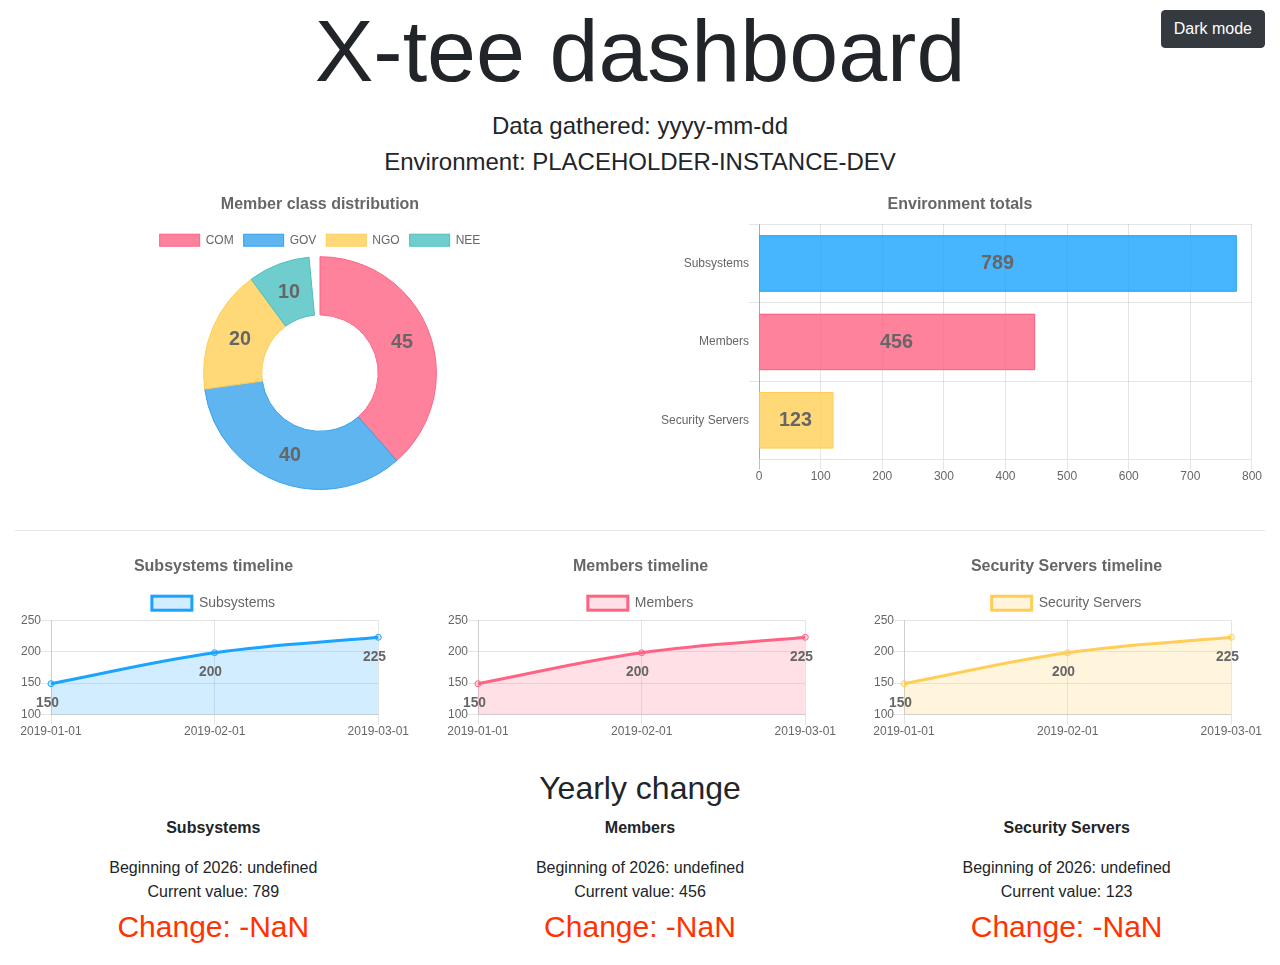
==== ee-dev/index.html @ 0d8ef51c "Initializing github" ====
<!DOCTYPE html>
<html>

<head>
    <meta charset="UTF-8">
    <title>Dashboard</title>
    <link rel="stylesheet" type="text/css" href="../css/bootstrap.css">
    <link rel="stylesheet" type="text/css" href="../css/Chart.css">
    <script type="text/javascript" src="../js/libs/Chart.js"></script>
    <script type="text/javascript" src="../js/libs/chartjs-datalabels.min.js"></script>
    <script type="text/javascript" src="../js/libs/jquery-3.4.1.min.js"></script>

</head>

<body>
    <div class="container" style="max-width: 100%;">
        <button class="btn btn-dark" id="darkModeButton">Dark mode</button>
        <div class="row" id="titleRow">
            <div class="col-12" style="text-align: center;">
                <h1 id="title" class="display-2">X-tee dashboard</h1>
                <h4 id="gatheredDate"></h4>
                <h4 id="environmentTag"></h4>
            </div>
        </div>
        <br>
        <div class="row">
            <div class="col-6">
                <canvas id="membersPieCanvas"></canvas>
            </div>
            <div class="col-6">
                <canvas id="environmentTotalsBarCanvas"></canvas>
            </div>
        </div>
        <br>
        <hr id="horizontalLine">
        <div class="row">
            <div class="col-4">
                <canvas id="subsystemsTimelineCanvas"></canvas>
            </div>
            <div class="col-4">
                <canvas id="membersTimelineCanvas"></canvas>
            </div>
            <div class="col-4">
                <canvas id="securityserversTimelineCanvas"></canvas>
            </div>
        </div>
        <br>
        <h2 class="sectionHeader">Yearly change</h2>
        <div class="row">
            <div class="col-4">

                <div id="growth-subsystems" class="growthMetricContainer">
                    <p style="font-weight: bold;">Subsystems</p>
                    <p id="subsystemsBeginningValue" style="margin: 0px;"></p>
                    <p id="subsystemsCurrentValue" style="margin: 0px;"></p>
                    <p id="subsystemsGrowthChange" class="growthMetricNeutral"></p>
                </div>
            </div>
            <div class="col-4">

                <div id="growth-members" class="growthMetricContainer">
                    <p style="font-weight: bold;">Members</p>
                    <p id="membersBeginningValue" style="margin: 0px;"></p>
                    <p id="membersCurrentValue" style="margin: 0px;"></p>
                    <p id="membersGrowthChange" class="growthMetricNeutral"></p>
                </div>
            </div>
            <div class="col-4">

                <div id="growth-servers" class="growthMetricContainer">
                    <p style="font-weight: bold;">Security Servers</p>
                    <p id="serversBeginningValue" style="margin: 0px;"></p>
                    <p id="serversCurrentValue" style="margin: 0px;"></p>
                    <p id="serversGrowthChange" class="growthMetricNeutral"></p>
                </div>
            </div>
        </div>
    </div>
    <script type="text/javascript" src="../js/darkMode.js"></script>
    <script type="text/javascript" src="../js/yearlyChange.js"></script>
    <script type="text/javascript" src="../js/getDateAndInstance.js"></script>
    <script type="text/javascript" src="../js/graphs/membersDoughnutGraph.js"></script>
    <script type="text/javascript" src="../js/graphs/environmentTotalsBarGraph.js"></script>
    <script type="text/javascript" src="../js/graphs/timelineGraphs.js"></script>

    <script>
        $.ajax({
            url: './environmentData.json',
            dataType: 'json',
            success: function (resultsJson) {
                getDateAndInstance(resultsJson);
                generateMembersDoughnutGraph(resultsJson);
                generateEnvironmentTotalsGraph(resultsJson);
            }
        });

        $.ajax({
            url: './history-dev.json',
            dataType: 'json',
            success: function (historyJson) {
                generateSubsystemsTimelineGraph(historyJson);
                generateSecurityServersTimelineGraph(historyJson);
                generateMembersTimelineGraph(historyJson);
                displayYearlyChange(historyJson);

                $(document).ready(function () {
                    checkDarkMode();
                });
            }
        });

        $("#darkModeButton").click(function () {
            toggleDarkMode();
        });

    </script>
</body>

</html>
---- css/Chart.css ----
/*
 * DOM element rendering detection
 * https://davidwalsh.name/detect-node-insertion
 */
@keyframes chartjs-render-animation {
	from { opacity: 0.99; }
	to { opacity: 1; }
}

.chartjs-render-monitor {
	animation: chartjs-render-animation 0.001s;
}

/*
 * DOM element resizing detection
 * https://github.com/marcj/css-element-queries
 */
.chartjs-size-monitor,
.chartjs-size-monitor-expand,
.chartjs-size-monitor-shrink {
	position: absolute;
	direction: ltr;
	left: 0;
	top: 0;
	right: 0;
	bottom: 0;
	overflow: hidden;
	pointer-events: none;
	visibility: hidden;
	z-index: -1;
}

.chartjs-size-monitor-expand > div {
	position: absolute;
	width: 1000000px;
	height: 1000000px;
	left: 0;
	top: 0;
}

.chartjs-size-monitor-shrink > div {
	position: absolute;
	width: 200%;
	height: 200%;
	left: 0;
	top: 0;
}
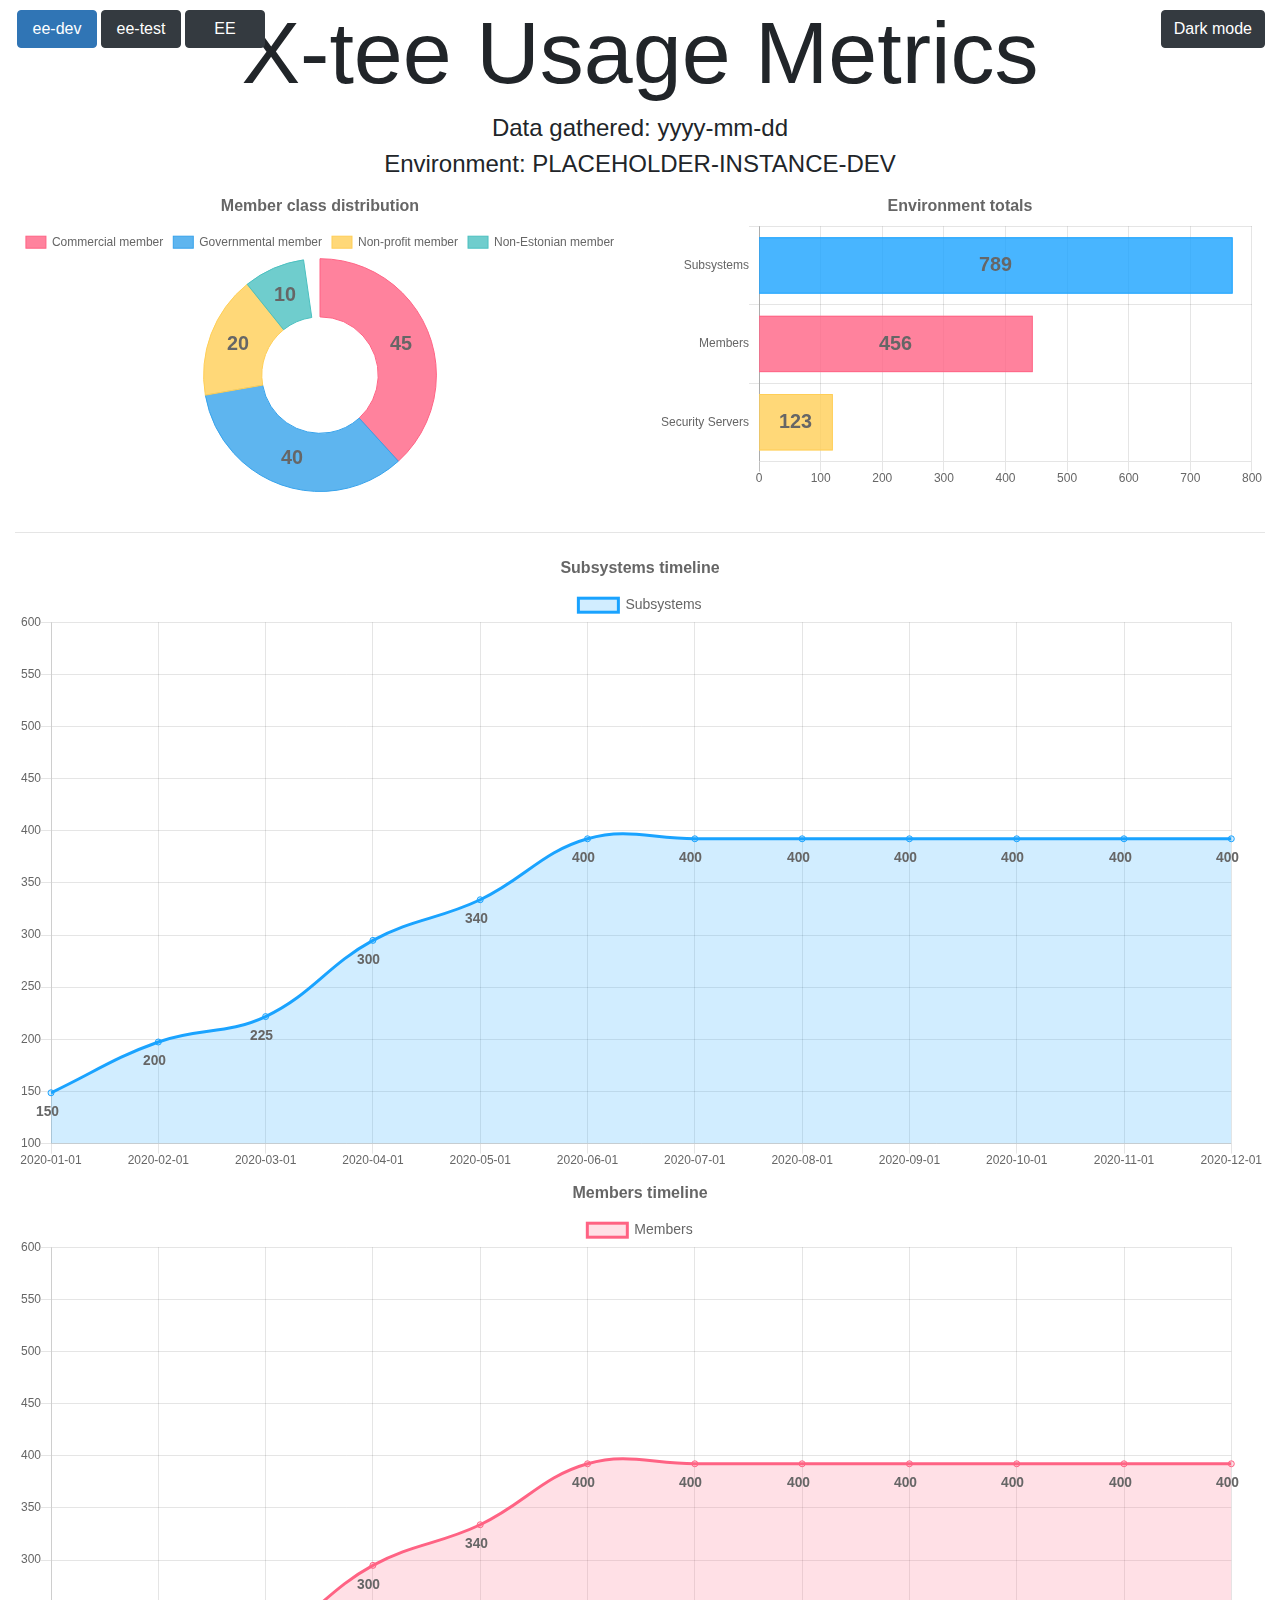
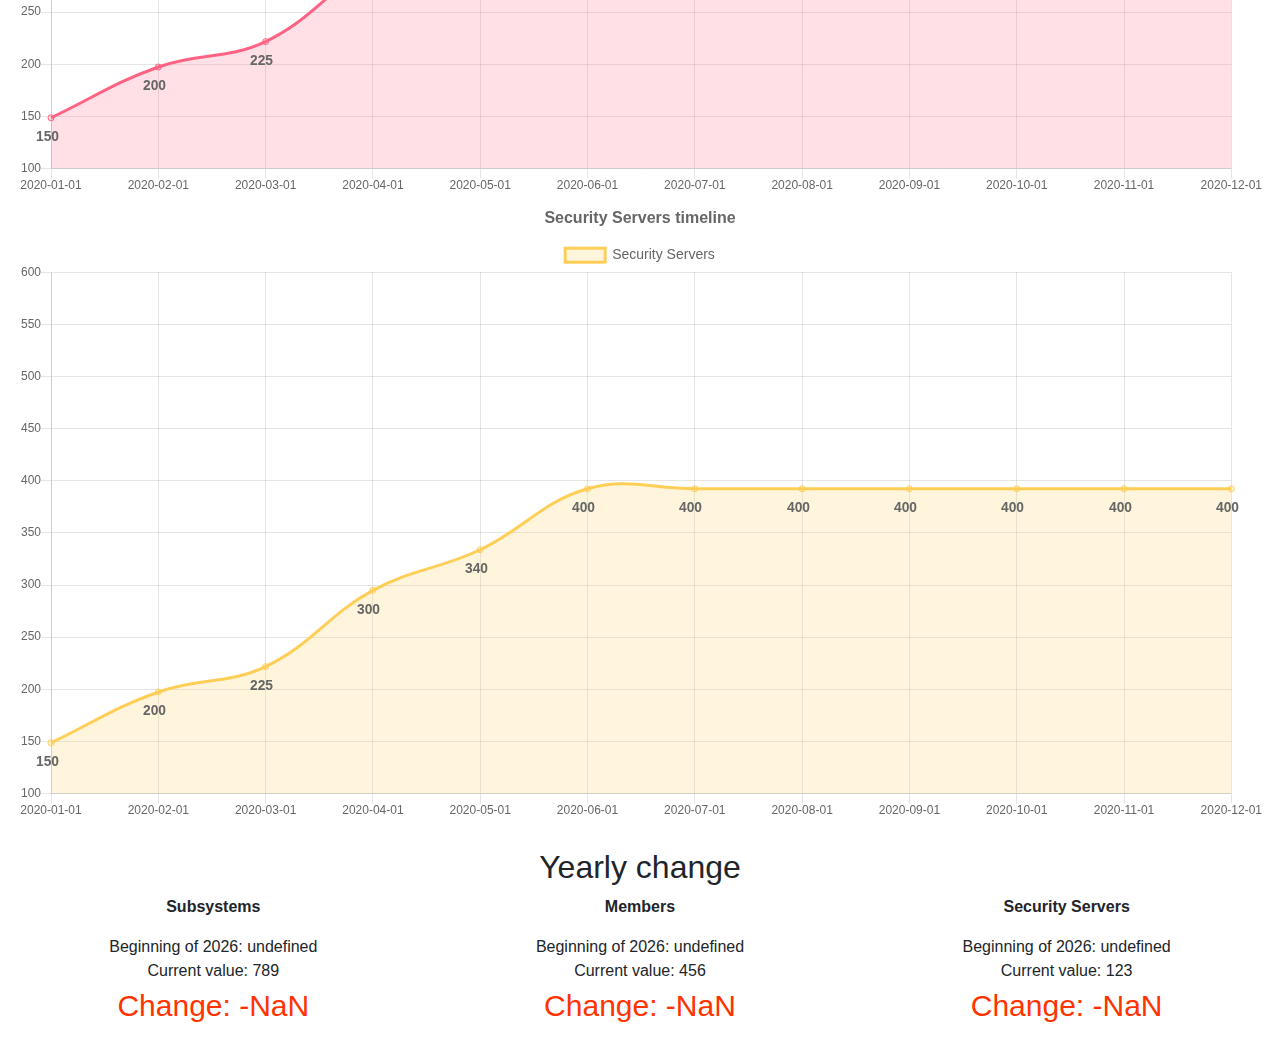
==== commit 3089977f: "Quality of life and responsive changes" ====
--- a/ee-dev/index.html
+++ b/ee-dev/index.html
@@ -1,119 +1,129 @@
-<!DOCTYPE html>
-<html>
-
-<head>
-    <meta charset="UTF-8">
-    <title>Dashboard</title>
-    <link rel="stylesheet" type="text/css" href="../css/bootstrap.css">
-    <link rel="stylesheet" type="text/css" href="../css/Chart.css">
-    <script type="text/javascript" src="../js/libs/Chart.js"></script>
-    <script type="text/javascript" src="../js/libs/chartjs-datalabels.min.js"></script>
-    <script type="text/javascript" src="../js/libs/jquery-3.4.1.min.js"></script>
-
-</head>
-
-<body>
-    <div class="container" style="max-width: 100%;">
-        <button class="btn btn-dark" id="darkModeButton">Dark mode</button>
-        <div class="row" id="titleRow">
-            <div class="col-12" style="text-align: center;">
-                <h1 id="title" class="display-2">X-tee dashboard</h1>
-                <h4 id="gatheredDate"></h4>
-                <h4 id="environmentTag"></h4>
-            </div>
-        </div>
-        <br>
-        <div class="row">
-            <div class="col-6">
-                <canvas id="membersPieCanvas"></canvas>
-            </div>
-            <div class="col-6">
-                <canvas id="environmentTotalsBarCanvas"></canvas>
-            </div>
-        </div>
-        <br>
-        <hr id="horizontalLine">
-        <div class="row">
-            <div class="col-4">
-                <canvas id="subsystemsTimelineCanvas"></canvas>
-            </div>
-            <div class="col-4">
-                <canvas id="membersTimelineCanvas"></canvas>
-            </div>
-            <div class="col-4">
-                <canvas id="securityserversTimelineCanvas"></canvas>
-            </div>
-        </div>
-        <br>
-        <h2 class="sectionHeader">Yearly change</h2>
-        <div class="row">
-            <div class="col-4">
-
-                <div id="growth-subsystems" class="growthMetricContainer">
-                    <p style="font-weight: bold;">Subsystems</p>
-                    <p id="subsystemsBeginningValue" style="margin: 0px;"></p>
-                    <p id="subsystemsCurrentValue" style="margin: 0px;"></p>
-                    <p id="subsystemsGrowthChange" class="growthMetricNeutral"></p>
-                </div>
-            </div>
-            <div class="col-4">
-
-                <div id="growth-members" class="growthMetricContainer">
-                    <p style="font-weight: bold;">Members</p>
-                    <p id="membersBeginningValue" style="margin: 0px;"></p>
-                    <p id="membersCurrentValue" style="margin: 0px;"></p>
-                    <p id="membersGrowthChange" class="growthMetricNeutral"></p>
-                </div>
-            </div>
-            <div class="col-4">
-
-                <div id="growth-servers" class="growthMetricContainer">
-                    <p style="font-weight: bold;">Security Servers</p>
-                    <p id="serversBeginningValue" style="margin: 0px;"></p>
-                    <p id="serversCurrentValue" style="margin: 0px;"></p>
-                    <p id="serversGrowthChange" class="growthMetricNeutral"></p>
-                </div>
-            </div>
-        </div>
-    </div>
-    <script type="text/javascript" src="../js/darkMode.js"></script>
-    <script type="text/javascript" src="../js/yearlyChange.js"></script>
-    <script type="text/javascript" src="../js/getDateAndInstance.js"></script>
-    <script type="text/javascript" src="../js/graphs/membersDoughnutGraph.js"></script>
-    <script type="text/javascript" src="../js/graphs/environmentTotalsBarGraph.js"></script>
-    <script type="text/javascript" src="../js/graphs/timelineGraphs.js"></script>
-
-    <script>
-        $.ajax({
-            url: './environmentData.json',
-            dataType: 'json',
-            success: function (resultsJson) {
-                getDateAndInstance(resultsJson);
-                generateMembersDoughnutGraph(resultsJson);
-                generateEnvironmentTotalsGraph(resultsJson);
-            }
-        });
-
-        $.ajax({
-            url: './history-dev.json',
-            dataType: 'json',
-            success: function (historyJson) {
-                generateSubsystemsTimelineGraph(historyJson);
-                generateSecurityServersTimelineGraph(historyJson);
-                generateMembersTimelineGraph(historyJson);
-                displayYearlyChange(historyJson);
-
-                $(document).ready(function () {
-                    checkDarkMode();
-                });
-            }
-        });
-
-        $("#darkModeButton").click(function () {
-            toggleDarkMode();
-        });
-
-    </script>
-</body>
-
+<!DOCTYPE html>
+<html>
+
+<head>
+    <meta charset="UTF-8">
+    <title>Dashboard</title>
+    <link rel="stylesheet" type="text/css" href="../css/bootstrap.css">
+    <link rel="stylesheet" type="text/css" href="../css/Chart.css">
+    <script type="text/javascript" src="../js/libs/Chart.js"></script>
+    <script type="text/javascript" src="../js/libs/chartjs-datalabels.min.js"></script>
+    <script type="text/javascript" src="../js/libs/jquery-3.4.1.min.js"></script>
+    <script type="text/JavaScript">
+            function AutoRefresh( t ) {
+                setTimeout("location.reload(true);", t);
+            }
+     </script>
+
+</head>
+
+<body onload="JavaScript:AutoRefresh(600000);">
+    <div class="container" style="max-width: 100%;">
+
+        <button class="btn btn-dark" id="darkModeButton">Dark mode</button>
+        <button class="btn btn-dark btn-env isActive" value="ee-dev" onclick="changeEnvironment(this.value)">ee-dev</button>
+        <button class="btn btn-dark btn-env" value="ee-test" onclick="changeEnvironment(this.value)">ee-test</button>
+        <button class="btn btn-dark btn-env" value="EE" onclick="changeEnvironment(this.value)">EE</button>
+
+        <div class="row" id="titleRow">
+            <div class="col-12" style="text-align: center;">
+                <h1 id="title" class="display-2">X-tee Usage Metrics</h1>
+                <h4 id="gatheredDate"></h4>
+                <h4 id="environmentTag"></h4>
+            </div>
+        </div>
+        <br>
+        <div class="row">
+            <div class="pieAndBarResize col-6">
+                <canvas id="membersPieCanvas"></canvas>
+            </div>
+            <div class="pieAndBarResize col-6">
+                <canvas id="environmentTotalsBarCanvas"></canvas>
+            </div>
+        </div>
+        <br>
+        <hr id="horizontalLine">
+        <div class="row">
+            <div class="timelineResize col-4">
+                <canvas id="subsystemsTimelineCanvas"></canvas>
+            </div>
+            <div class="timelineResize col-4">
+                <canvas id="membersTimelineCanvas"></canvas>
+            </div>
+            <div class="timelineResize col-4">
+                <canvas id="securityserversTimelineCanvas"></canvas>
+            </div>
+        </div>
+        <br>
+        <h2 class="sectionHeader">Yearly change</h2>
+        <div class="row">
+            <div class="col-4">
+                <div id="growth-subsystems" class="growthMetricContainer">
+                    <p style="font-weight: bold;">Subsystems</p>
+                    <p id="subsystemsBeginningValue" style="margin: 0px;"></p>
+                    <p id="subsystemsCurrentValue" style="margin: 0px;"></p>
+                    <p id="subsystemsGrowthChange" class="growthMetricNeutral"></p>
+                </div>
+            </div>
+            <div class="col-4">
+                <div id="growth-members" class="growthMetricContainer">
+                    <p style="font-weight: bold;">Members</p>
+                    <p id="membersBeginningValue" style="margin: 0px;"></p>
+                    <p id="membersCurrentValue" style="margin: 0px;"></p>
+                    <p id="membersGrowthChange" class="growthMetricNeutral"></p>
+                </div>
+            </div>
+            <div class="col-4">
+                <div id="growth-servers" class="growthMetricContainer">
+                    <p style="font-weight: bold;">Security Servers</p>
+                    <p id="serversBeginningValue" style="margin: 0px;"></p>
+                    <p id="serversCurrentValue" style="margin: 0px;"></p>
+                    <p id="serversGrowthChange" class="growthMetricNeutral"></p>
+                </div>
+            </div>
+        </div>
+    </div>
+
+    <script type="text/javascript" src="../js/darkMode.js"></script>
+    <script type="text/javascript" src="../js/navigation.js"></script>
+    <script type="text/javascript" src="../js/yearlyChange.js"></script>
+    <script type="text/javascript" src="../js/getDateAndInstance.js"></script>
+    <script type="text/javascript" src="../js/graphs/membersDoughnutGraph.js"></script>
+    <script type="text/javascript" src="../js/graphs/environmentTotalsBarGraph.js"></script>
+    <script type="text/javascript" src="../js/graphs/timelineGraphs.js"></script>
+    <script type="text/javascript" src="../js/resizeLayout.js"></script>
+
+    <script>
+        $.ajax({
+            url: './environmentData.json',
+            dataType: 'json',
+            success: function (resultsJson) {
+                getDateAndInstance(resultsJson);
+                generateMembersDoughnutGraph(resultsJson);
+                generateEnvironmentTotalsGraph(resultsJson);
+            }
+        });
+
+        $.ajax({
+            url: './history-dev.json',
+            dataType: 'json',
+            success: function (historyJson) {
+                generateSubsystemsTimelineGraph(historyJson);
+                generateSecurityServersTimelineGraph(historyJson);
+                generateMembersTimelineGraph(historyJson);
+                displayYearlyChange(historyJson);
+
+                $(document).ready(function () {
+                    checkDarkMode();
+                });
+            }
+        });
+
+        $("#darkModeButton").click(function () {
+            toggleDarkMode();
+        });
+
+    </script>
+</body>
+
 </html>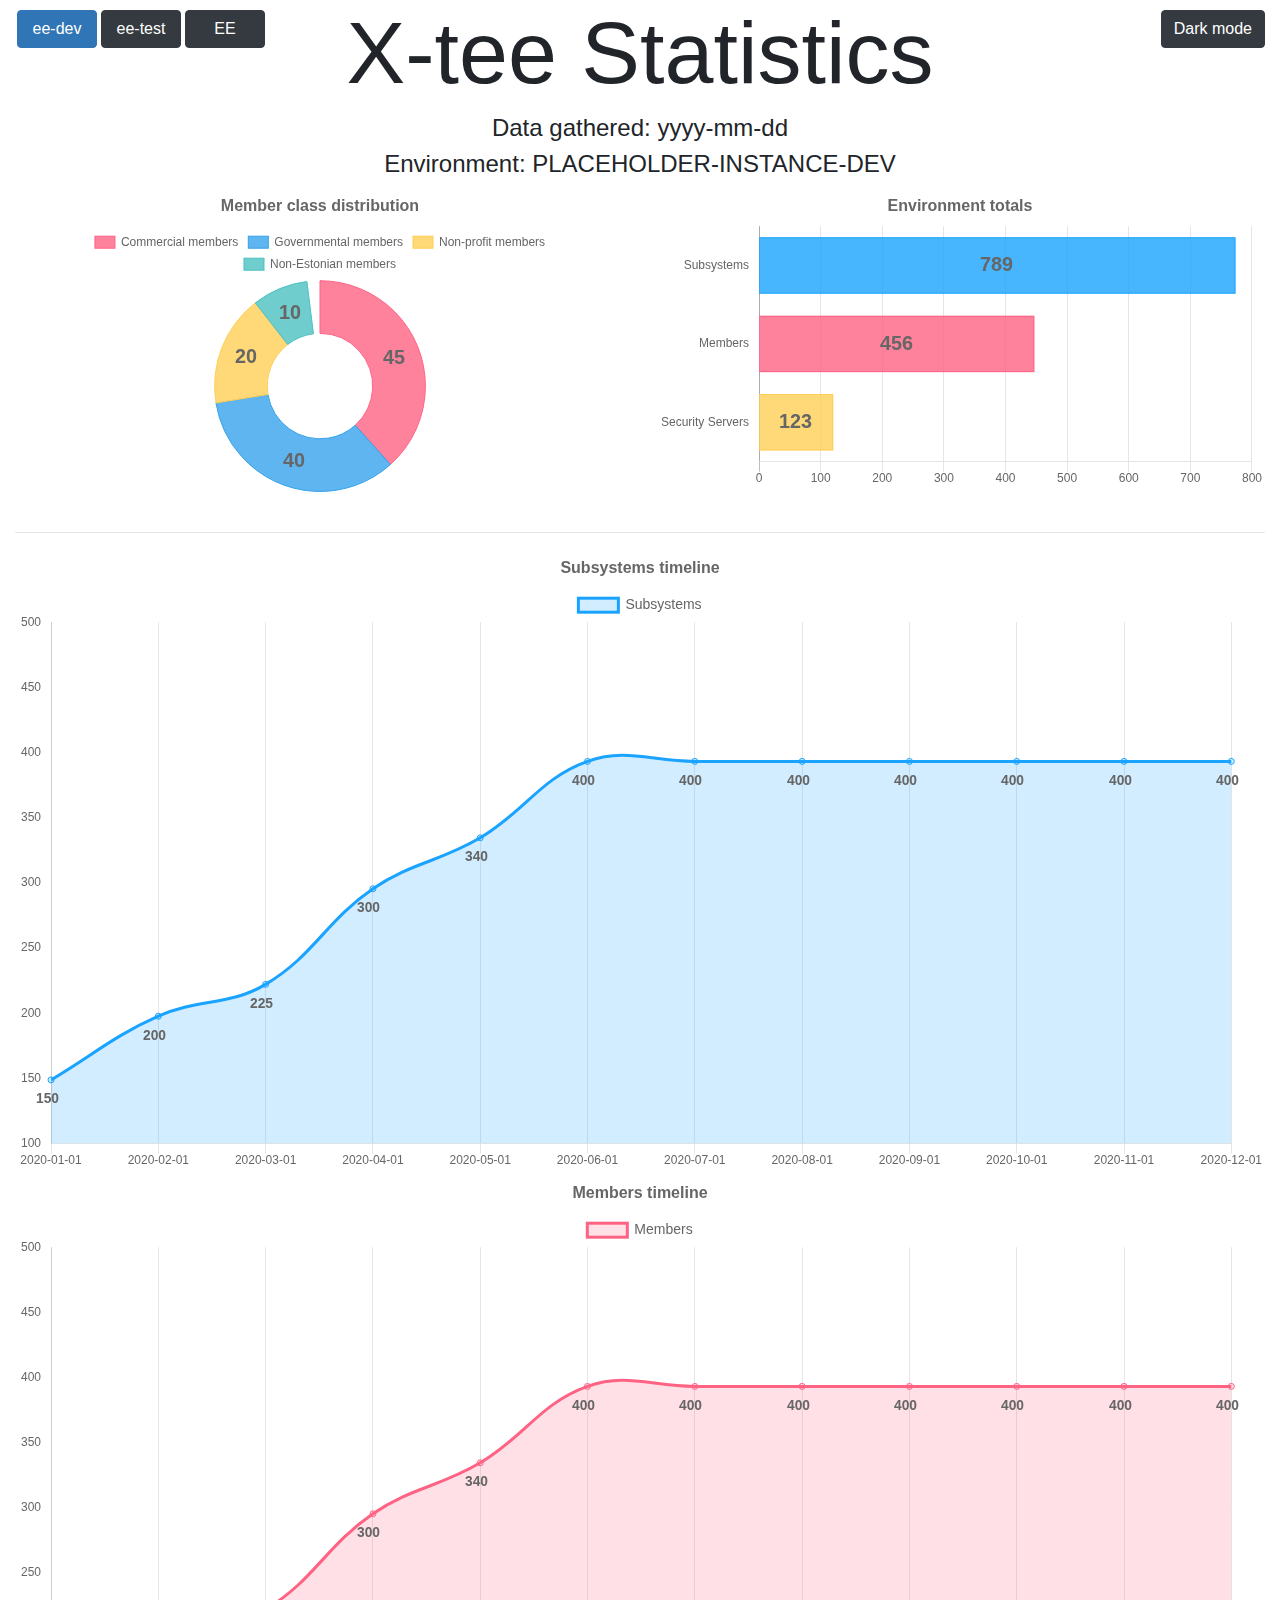
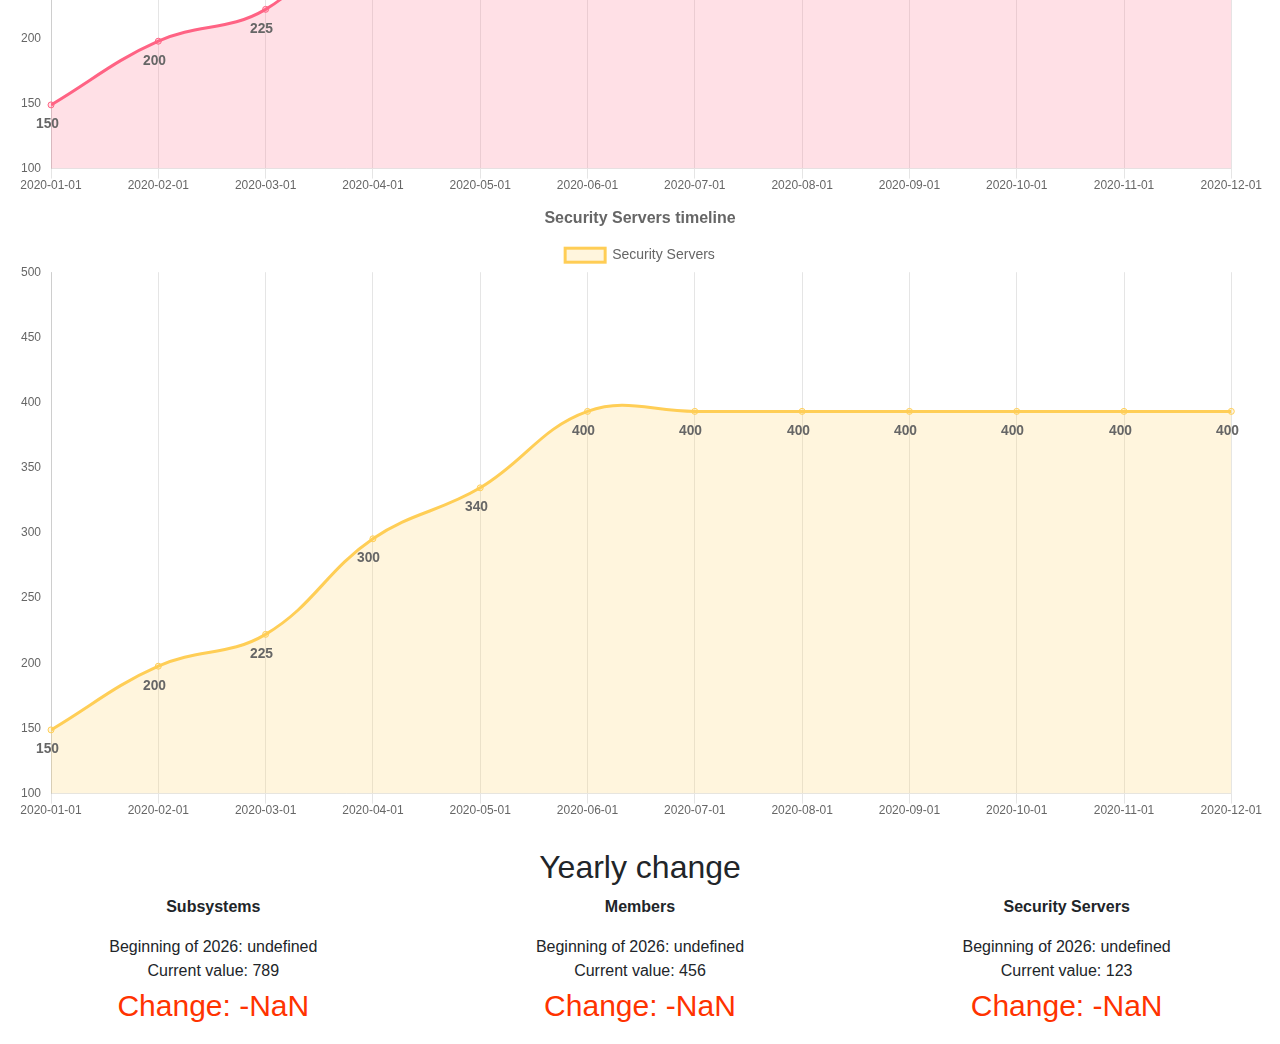
==== commit df6acc57: "Changed naming and title" ====
--- a/ee-dev/index.html
+++ b/ee-dev/index.html
@@ -27,7 +27,7 @@
 
         <div class="row" id="titleRow">
             <div class="col-12" style="text-align: center;">
-                <h1 id="title" class="display-2">X-tee Usage Metrics</h1>
+                <h1 id="title" class="display-2">X-tee Statistics</h1>
                 <h4 id="gatheredDate"></h4>
                 <h4 id="environmentTag"></h4>
             </div>
